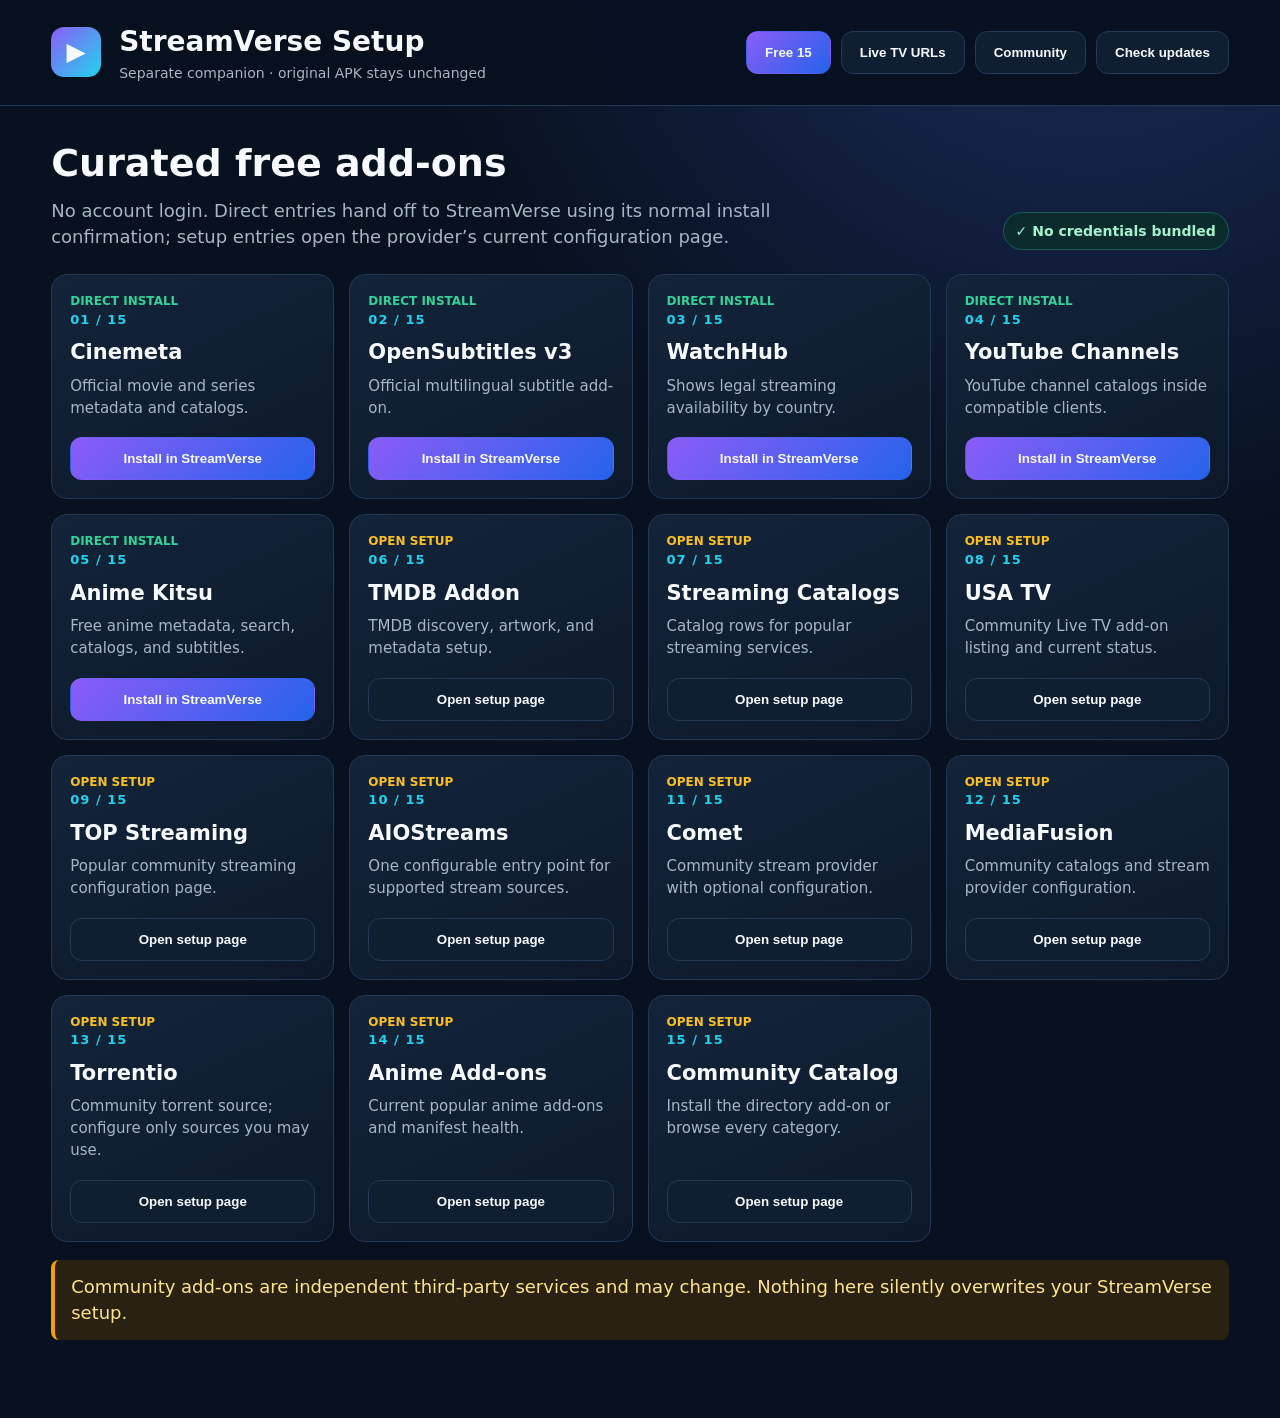
==== app/src/main/assets/index.html @ 11fd948e "Build StreamVerse Setup companion with independent updates" ====
<!doctype html>
<html lang="en">
<head>
  <meta charset="utf-8">
  <meta name="viewport" content="width=device-width,initial-scale=1,maximum-scale=1">
  <title>StreamVerse Setup</title>
  <style>
    :root{color-scheme:dark;--bg:#07111f;--panel:#101e31;--line:#243954;--cyan:#22d3ee;--purple:#8b5cf6;--text:#f7fbff;--muted:#a8b5c6;--ok:#34d399}
    *{box-sizing:border-box}body{margin:0;background:radial-gradient(circle at 85% -10%,#1f2e60 0,transparent 36%),var(--bg);color:var(--text);font:18px/1.45 system-ui,sans-serif;min-height:100vh}
    header{position:sticky;top:0;z-index:5;display:flex;align-items:center;gap:18px;padding:22px 4vw;background:#07111feF;border-bottom:1px solid var(--line)}
    .logo{width:50px;height:50px;border-radius:13px;background:linear-gradient(135deg,var(--purple),var(--cyan));display:grid;place-items:center;font-size:25px}.title{font-size:28px;font-weight:800}.sub{color:var(--muted);font-size:14px}
    nav{margin-left:auto;display:flex;gap:10px}.nav,.button{border:1px solid var(--line);background:var(--panel);color:var(--text);border-radius:12px;padding:13px 18px;font-weight:750;cursor:pointer}.nav.active,.button.primary{background:linear-gradient(135deg,var(--purple),#2563eb);border-color:transparent}
    button:focus,a:focus,input:focus{outline:4px solid var(--cyan);outline-offset:3px}.page{display:none;padding:30px 4vw 60px}.page.active{display:block}.hero{display:flex;justify-content:space-between;gap:25px;align-items:end;margin-bottom:24px}.hero h1{font-size:38px;margin:0 0 7px}.hero p{margin:0;color:var(--muted);max-width:780px}
    .badge{display:inline-flex;align-items:center;gap:8px;background:#0c2b2c;color:#a7f3d0;border:1px solid #145e59;padding:8px 12px;border-radius:999px;font-size:14px;font-weight:700}.grid{display:grid;grid-template-columns:repeat(auto-fit,minmax(280px,1fr));gap:15px}
    .card{background:linear-gradient(155deg,#13243a,#0d1929);border:1px solid var(--line);border-radius:16px;padding:18px;min-height:190px;display:flex;flex-direction:column}.card .num{color:var(--cyan);font-size:13px;font-weight:900;letter-spacing:.08em}.card h2{font-size:21px;margin:8px 0}.card p{color:var(--muted);font-size:15px;margin:0 0 18px}.card .button{margin-top:auto;width:100%}
    .direct{color:var(--ok);font-size:12px;font-weight:800}.setup{color:#fbbf24;font-size:12px;font-weight:800}.panel{max-width:900px;background:var(--panel);border:1px solid var(--line);border-radius:18px;padding:24px;margin-bottom:18px}.panel h2{margin-top:0}.field{margin:16px 0}.field label{display:block;font-weight:750;margin-bottom:7px}.field small{color:var(--muted)}input{width:100%;margin-top:7px;background:#07111f;border:1px solid #365171;color:#fff;border-radius:11px;padding:15px;font-size:17px}.row{display:flex;gap:12px;flex-wrap:wrap}.note{border-left:4px solid #f59e0b;background:#2b2112;padding:14px 16px;border-radius:8px;color:#fde68a;margin:18px 0}.foot{color:var(--muted);font-size:13px;margin-top:24px}
    @media(max-width:860px){header{align-items:flex-start;flex-wrap:wrap}.title{font-size:22px}nav{width:100%;margin:0;overflow:auto}.nav{white-space:nowrap}.hero{align-items:flex-start;flex-direction:column}.hero h1{font-size:30px}}
  </style>
</head>
<body>
<header>
  <div class="logo">▶</div><div><div class="title">StreamVerse Setup</div><div class="sub">Separate companion · original APK stays unchanged</div></div>
  <nav><button class="nav active" data-page="addons">Free 15</button><button class="nav" data-page="live">Live TV URLs</button><button class="nav" data-page="community">Community</button><button class="nav" onclick="checkUpdates(event)">Check updates</button></nav>
</header>

<main id="addons" class="page active">
  <section class="hero"><div><h1>Curated free add-ons</h1><p>No account login. Direct entries hand off to StreamVerse using its normal install confirmation; setup entries open the provider’s current configuration page.</p></div><span class="badge">✓ No credentials bundled</span></section>
  <div id="addonGrid" class="grid"></div>
  <div class="note">Community add-ons are independent third-party services and may change. Nothing here silently overwrites your StreamVerse setup.</div>
</main>

<main id="live" class="page">
  <section class="hero"><div><h1>Live TV URLs</h1><p>Add a Stremio-compatible Live TV manifest, and keep your permitted M3U/XMLTV URLs together on this device.</p></div></section>
  <section class="panel">
    <h2>Live TV add-on</h2>
    <div class="field"><label>Manifest URL <small>— must use HTTPS and end with manifest.json</small></label><input id="manifest" inputmode="url" placeholder="https://provider.example/manifest.json"></div>
    <div class="field"><label>M3U playlist URL <small>— stored locally; not uploaded</small></label><input id="m3u" inputmode="url" placeholder="https://provider.example/playlist.m3u"></div>
    <div class="field"><label>XMLTV guide URL <small>— stored locally; not uploaded</small></label><input id="xmltv" inputmode="url" placeholder="https://provider.example/guide.xml"></div>
    <div class="row"><button class="button primary" onclick="installLive()">Install manifest</button><button class="button" onclick="saveLive()">Save URLs</button><button class="button" onclick="openLiveDirectory()">Browse Live TV add-ons</button></div>
    <p class="foot">Use only playlists and channels you are authorized to access. Raw M3U/XMLTV URLs require a compatible Live TV add-on; they are not themselves Stremio manifests.</p>
  </section>
</main>

<main id="community" class="page">
  <section class="hero"><div><h1>Community directories</h1><p>Open the current Stremio or Nuvio community pages directly from the companion.</p></div></section>
  <div class="grid">
    <article class="card"><span class="direct">DIRECTORY</span><h2>Stremio Community Add-ons</h2><p>Browse the current catalog, categories, manifest status, and configuration pages.</p><button class="button primary" onclick="openWeb('https://stremio-addons.net/addons')">Open Stremio directory</button></article>
    <article class="card"><span class="direct">NUVIO</span><h2>Nuvio Add-ons</h2><p>Open Nuvio’s official site and add-on resources. Compatible manifests can be pasted in Live TV URLs.</p><button class="button primary" onclick="openWeb('https://nuvio.tv/')">Open Nuvio</button></article>
    <article class="card"><span class="setup">OPTIONAL</span><h2>18+ directory</h2><p>Kept outside the default 15 and never installed automatically.</p><button class="button" onclick="openWeb('https://stremio-addons.net/addons?categories=18%2B&sort=popular')">Open adult category</button></article>
  </div>
</main>

<script>
const addons=[
 {n:'Cinemeta',d:'Official movie and series metadata and catalogs.',kind:'direct',url:'https://v3-cinemeta.strem.io/manifest.json'},
 {n:'OpenSubtitles v3',d:'Official multilingual subtitle add-on.',kind:'direct',url:'https://opensubtitles-v3.strem.io/manifest.json'},
 {n:'WatchHub',d:'Shows legal streaming availability by country.',kind:'direct',url:'https://watchhub.strem.io/manifest.json'},
 {n:'YouTube Channels',d:'YouTube channel catalogs inside compatible clients.',kind:'direct',url:'https://v3-channels.strem.io/manifest.json'},
 {n:'Anime Kitsu',d:'Free anime metadata, search, catalogs, and subtitles.',kind:'direct',url:'https://anime-kitsu.strem.fun/manifest.json'},
 {n:'TMDB Addon',d:'TMDB discovery, artwork, and metadata setup.',kind:'setup',url:'https://stremio-addons.net/addons?search=The%20Movie%20Database'},
 {n:'Streaming Catalogs',d:'Catalog rows for popular streaming services.',kind:'setup',url:'https://stremio-addons.net/addons/streaming-catalogs'},
 {n:'USA TV',d:'Community Live TV add-on listing and current status.',kind:'setup',url:'https://stremio-addons.net/addons/usa-tv'},
 {n:'TOP Streaming',d:'Popular community streaming configuration page.',kind:'setup',url:'https://stremio-addons.net/addons/top-streaming'},
 {n:'AIOStreams',d:'One configurable entry point for supported stream sources.',kind:'setup',url:'https://stremio-addons.net/addons/aiostreams'},
 {n:'Comet',d:'Community stream provider with optional configuration.',kind:'setup',url:'https://stremio-addons.net/addons/comet'},
 {n:'MediaFusion',d:'Community catalogs and stream provider configuration.',kind:'setup',url:'https://stremio-addons.net/addons/mediafusion-elfhosted'},
 {n:'Torrentio',d:'Community torrent source; configure only sources you may use.',kind:'setup',url:'https://stremio-addons.net/addons/torrentio'},
 {n:'Anime Add-ons',d:'Current popular anime add-ons and manifest health.',kind:'setup',url:'https://stremio-addons.net/addons?categories=anime&sort=popular'},
 {n:'Community Catalog',d:'Install the directory add-on or browse every category.',kind:'setup',url:'https://stremio-addons.net/addons/stremio-addons.net'}
];
const grid=document.getElementById('addonGrid');
addons.forEach((a,i)=>{const el=document.createElement('article');el.className='card';el.innerHTML=`<span class="${a.kind==='direct'?'direct':'setup'}">${a.kind==='direct'?'DIRECT INSTALL':'OPEN SETUP'}</span><span class="num">${String(i+1).padStart(2,'0')} / 15</span><h2>${a.n}</h2><p>${a.d}</p><button class="button ${a.kind==='direct'?'primary':''}">${a.kind==='direct'?'Install in StreamVerse':'Open setup page'}</button>`;el.querySelector('button').onclick=()=>a.kind==='direct'?install(a.url):openWeb(a.url);grid.appendChild(el)});
document.querySelectorAll('.nav').forEach(b=>b.onclick=()=>{document.querySelectorAll('.nav,.page').forEach(x=>x.classList.remove('active'));b.classList.add('active');document.getElementById(b.dataset.page).classList.add('active');window.scrollTo(0,0)});
function hasBridge(){return typeof StreamVerseSetup!=='undefined'}
function install(url){if(hasBridge())StreamVerseSetup.installManifest(url);else location.href=url.replace('https://','stremio://')}
function openWeb(url){if(hasBridge())StreamVerseSetup.openExternal(url);else window.open(url,'_blank')}
function saveLive(){if(hasBridge())StreamVerseSetup.saveLiveTv(manifest.value,m3u.value,xmltv.value);else localStorage.setItem('live',JSON.stringify([manifest.value,m3u.value,xmltv.value]))}
function installLive(){saveLive();install(manifest.value)}
function openLiveDirectory(){openWeb('https://stremio-addons.net/addons?categories=live+tv&sort=popular')}
function checkUpdates(event){event.stopPropagation();if(hasBridge())StreamVerseSetup.checkForUpdates()}
try{const saved=hasBridge()?StreamVerseSetup.loadLiveTv().split('\n'):JSON.parse(localStorage.getItem('live')||'["","",""]');[manifest.value,m3u.value,xmltv.value]=saved}catch(e){}
</script>
</body>
</html>
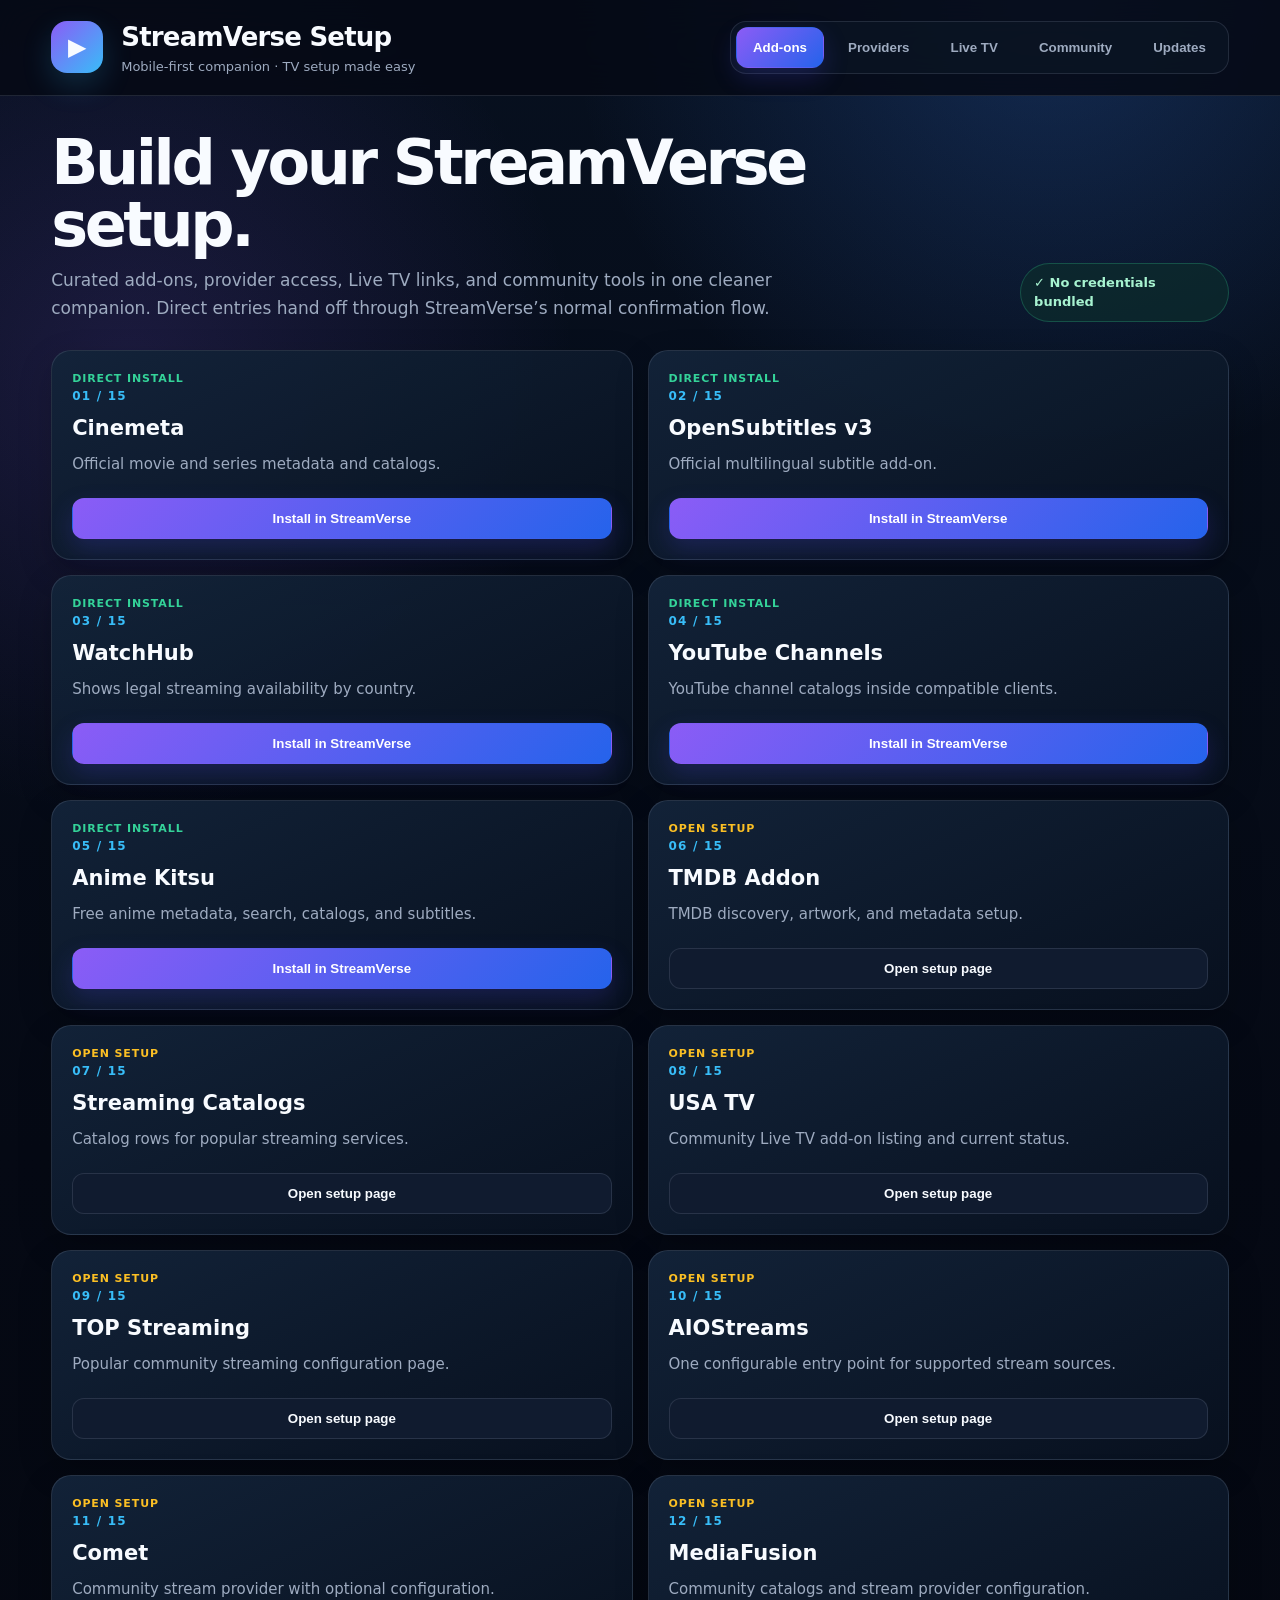
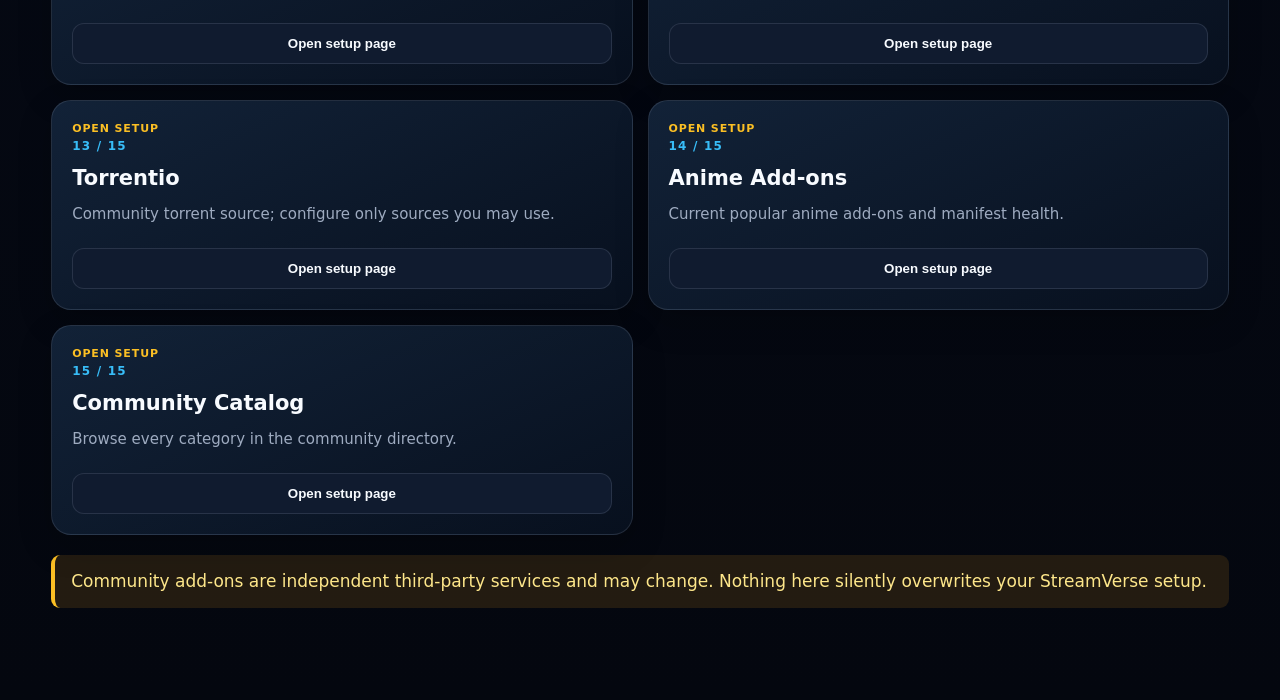
==== commit 19e9defe: "Refresh Android setup companion design and add provider setup" ====
--- a/app/src/main/assets/index.html
+++ b/app/src/main/assets/index.html
@@ -2,51 +2,63 @@
 <html lang="en">
 <head>
   <meta charset="utf-8">
-  <meta name="viewport" content="width=device-width,initial-scale=1,maximum-scale=1">
+  <meta name="viewport" content="width=device-width,initial-scale=1,maximum-scale=1,viewport-fit=cover">
   <title>StreamVerse Setup</title>
   <style>
-    :root{color-scheme:dark;--bg:#07111f;--panel:#101e31;--line:#243954;--cyan:#22d3ee;--purple:#8b5cf6;--text:#f7fbff;--muted:#a8b5c6;--ok:#34d399}
-    *{box-sizing:border-box}body{margin:0;background:radial-gradient(circle at 85% -10%,#1f2e60 0,transparent 36%),var(--bg);color:var(--text);font:18px/1.45 system-ui,sans-serif;min-height:100vh}
-    header{position:sticky;top:0;z-index:5;display:flex;align-items:center;gap:18px;padding:22px 4vw;background:#07111feF;border-bottom:1px solid var(--line)}
-    .logo{width:50px;height:50px;border-radius:13px;background:linear-gradient(135deg,var(--purple),var(--cyan));display:grid;place-items:center;font-size:25px}.title{font-size:28px;font-weight:800}.sub{color:var(--muted);font-size:14px}
-    nav{margin-left:auto;display:flex;gap:10px}.nav,.button{border:1px solid var(--line);background:var(--panel);color:var(--text);border-radius:12px;padding:13px 18px;font-weight:750;cursor:pointer}.nav.active,.button.primary{background:linear-gradient(135deg,var(--purple),#2563eb);border-color:transparent}
-    button:focus,a:focus,input:focus{outline:4px solid var(--cyan);outline-offset:3px}.page{display:none;padding:30px 4vw 60px}.page.active{display:block}.hero{display:flex;justify-content:space-between;gap:25px;align-items:end;margin-bottom:24px}.hero h1{font-size:38px;margin:0 0 7px}.hero p{margin:0;color:var(--muted);max-width:780px}
-    .badge{display:inline-flex;align-items:center;gap:8px;background:#0c2b2c;color:#a7f3d0;border:1px solid #145e59;padding:8px 12px;border-radius:999px;font-size:14px;font-weight:700}.grid{display:grid;grid-template-columns:repeat(auto-fit,minmax(280px,1fr));gap:15px}
-    .card{background:linear-gradient(155deg,#13243a,#0d1929);border:1px solid var(--line);border-radius:16px;padding:18px;min-height:190px;display:flex;flex-direction:column}.card .num{color:var(--cyan);font-size:13px;font-weight:900;letter-spacing:.08em}.card h2{font-size:21px;margin:8px 0}.card p{color:var(--muted);font-size:15px;margin:0 0 18px}.card .button{margin-top:auto;width:100%}
-    .direct{color:var(--ok);font-size:12px;font-weight:800}.setup{color:#fbbf24;font-size:12px;font-weight:800}.panel{max-width:900px;background:var(--panel);border:1px solid var(--line);border-radius:18px;padding:24px;margin-bottom:18px}.panel h2{margin-top:0}.field{margin:16px 0}.field label{display:block;font-weight:750;margin-bottom:7px}.field small{color:var(--muted)}input{width:100%;margin-top:7px;background:#07111f;border:1px solid #365171;color:#fff;border-radius:11px;padding:15px;font-size:17px}.row{display:flex;gap:12px;flex-wrap:wrap}.note{border-left:4px solid #f59e0b;background:#2b2112;padding:14px 16px;border-radius:8px;color:#fde68a;margin:18px 0}.foot{color:var(--muted);font-size:13px;margin-top:24px}
-    @media(max-width:860px){header{align-items:flex-start;flex-wrap:wrap}.title{font-size:22px}nav{width:100%;margin:0;overflow:auto}.nav{white-space:nowrap}.hero{align-items:flex-start;flex-direction:column}.hero h1{font-size:30px}}
+    :root{color-scheme:dark;--bg:#050914;--panel:#101b2f;--panel2:#162742;--line:rgba(148,163,184,.18);--cyan:#38bdf8;--violet:#8b5cf6;--blue:#2563eb;--text:#f8fbff;--muted:#9eabc0;--ok:#34d399;--warn:#fbbf24;--shadow:0 24px 70px rgba(0,0,0,.34)}
+    *{box-sizing:border-box}html{scroll-behavior:smooth}body{margin:0;min-height:100vh;color:var(--text);font:17px/1.5 system-ui,-apple-system,BlinkMacSystemFont,"Segoe UI",sans-serif;background:radial-gradient(circle at 82% 0%,rgba(59,130,246,.24),transparent 30rem),radial-gradient(circle at 10% 16%,rgba(139,92,246,.16),transparent 28rem),linear-gradient(180deg,#07101f 0%,var(--bg) 50%,#04070f 100%)}
+    header{position:sticky;top:0;z-index:10;display:flex;align-items:center;gap:18px;padding:18px 4vw;background:rgba(5,9,20,.82);border-bottom:1px solid var(--line);backdrop-filter:blur(20px)}
+    .logo{width:52px;height:52px;border-radius:16px;background:linear-gradient(135deg,var(--violet),var(--cyan));display:grid;place-items:center;font-size:24px;box-shadow:0 12px 30px rgba(56,189,248,.18)}.title{font-size:26px;font-weight:900;letter-spacing:-.03em}.sub{color:var(--muted);font-size:13px}
+    nav{margin-left:auto;display:flex;gap:7px;padding:5px;border:1px solid var(--line);border-radius:16px;background:rgba(12,22,38,.7)}.nav,.button{border:1px solid transparent;background:transparent;color:var(--muted);border-radius:12px;padding:12px 16px;font-weight:800;cursor:pointer}.nav.active,.button.primary{color:#fff;background:linear-gradient(135deg,var(--violet),var(--blue));box-shadow:0 10px 24px rgba(79,70,229,.22)}.button.secondary{background:var(--panel);border-color:var(--line);color:var(--text)}
+    button:focus,a:focus,input:focus{outline:3px solid var(--cyan);outline-offset:3px}.page{display:none;padding:36px 4vw 72px;max-width:1400px;margin:auto}.page.active{display:block}.hero{display:flex;justify-content:space-between;gap:24px;align-items:end;margin-bottom:28px}.hero h1{font-size:clamp(34px,5vw,62px);line-height:1;letter-spacing:-.055em;margin:0 0 10px}.hero p{margin:0;color:var(--muted);max-width:760px;line-height:1.65}
+    .badge{display:inline-flex;align-items:center;gap:8px;background:rgba(12,43,44,.75);color:#a7f3d0;border:1px solid rgba(52,211,153,.25);padding:9px 13px;border-radius:999px;font-size:13px;font-weight:800}.grid{display:grid;grid-template-columns:repeat(2,minmax(0,1fr));gap:15px}
+    .card{background:linear-gradient(155deg,rgba(19,36,58,.94),rgba(8,17,31,.94));border:1px solid var(--line);border-radius:20px;padding:20px;min-height:210px;display:flex;flex-direction:column;box-shadow:0 12px 34px rgba(0,0,0,.2)}.card .num{color:var(--cyan);font-size:12px;font-weight:900;letter-spacing:.1em}.card h2{font-size:21px;margin:8px 0}.card p{color:var(--muted);font-size:15px;margin:0 0 18px}.card .button{margin-top:auto;width:100%}.direct{color:var(--ok);font-size:11px;font-weight:900;letter-spacing:.08em}.setup{color:var(--warn);font-size:11px;font-weight:900;letter-spacing:.08em}
+    .provider-grid{display:grid;grid-template-columns:repeat(3,minmax(0,1fr));gap:16px}.provider{background:linear-gradient(155deg,rgba(19,36,58,.96),rgba(8,17,31,.96));border:1px solid var(--line);border-radius:22px;padding:22px;box-shadow:var(--shadow)}.provider-icon{width:58px;height:58px;border-radius:17px;display:grid;place-items:center;font-weight:950;background:linear-gradient(135deg,var(--violet),var(--blue));margin-bottom:18px}.provider h2{margin:0 0 8px}.provider p{color:var(--muted);min-height:72px}.provider .button{width:100%;margin-top:8px}
+    .panel{max-width:920px;background:linear-gradient(150deg,rgba(17,31,52,.94),rgba(8,17,31,.94));border:1px solid var(--line);border-radius:22px;padding:24px;margin-bottom:18px;box-shadow:var(--shadow)}.panel h2{margin-top:0}.field{margin:16px 0}.field label{display:block;font-weight:800;margin-bottom:7px}.field small{color:var(--muted)}input{width:100%;margin-top:7px;background:rgba(4,10,20,.75);border:1px solid rgba(96,125,163,.42);color:#fff;border-radius:13px;padding:15px;font-size:17px}.row{display:flex;gap:10px;flex-wrap:wrap}.note{border-left:4px solid var(--warn);background:rgba(43,33,18,.8);padding:14px 16px;border-radius:9px;color:#fde68a;margin:20px 0}.privacy{border:1px solid rgba(52,211,153,.22);background:rgba(12,43,44,.62);padding:18px;border-radius:18px;color:#b8d7d2;margin-top:18px}.foot{color:var(--muted);font-size:13px;margin-top:24px}
+    @media(max-width:1000px){.provider-grid{grid-template-columns:1fr}.grid{grid-template-columns:1fr}}
+    @media(max-width:860px){header{align-items:flex-start;flex-wrap:wrap}.title{font-size:22px}nav{width:100%;margin:0;overflow:auto}.nav{white-space:nowrap}.hero{align-items:flex-start;flex-direction:column}.hero h1{font-size:40px}}
   </style>
 </head>
 <body>
 <header>
-  <div class="logo">▶</div><div><div class="title">StreamVerse Setup</div><div class="sub">Separate companion · original APK stays unchanged</div></div>
-  <nav><button class="nav active" data-page="addons">Free 15</button><button class="nav" data-page="live">Live TV URLs</button><button class="nav" data-page="community">Community</button><button class="nav" onclick="checkUpdates(event)">Check updates</button></nav>
+  <div class="logo">▶</div><div><div class="title">StreamVerse Setup</div><div class="sub">Mobile-first companion · TV setup made easy</div></div>
+  <nav><button class="nav active" data-page="addons">Add-ons</button><button class="nav" data-page="providers">Providers</button><button class="nav" data-page="live">Live TV</button><button class="nav" data-page="community">Community</button><button class="nav" onclick="checkUpdates(event)">Updates</button></nav>
 </header>
 
 <main id="addons" class="page active">
-  <section class="hero"><div><h1>Curated free add-ons</h1><p>No account login. Direct entries hand off to StreamVerse using its normal install confirmation; setup entries open the provider’s current configuration page.</p></div><span class="badge">✓ No credentials bundled</span></section>
+  <section class="hero"><div><h1>Build your StreamVerse setup.</h1><p>Curated add-ons, provider access, Live TV links, and community tools in one cleaner companion. Direct entries hand off through StreamVerse’s normal confirmation flow.</p></div><span class="badge">✓ No credentials bundled</span></section>
   <div id="addonGrid" class="grid"></div>
   <div class="note">Community add-ons are independent third-party services and may change. Nothing here silently overwrites your StreamVerse setup.</div>
 </main>
 
+<main id="providers" class="page">
+  <section class="hero"><div><h1>Connect your debrid provider.</h1><p>Open your provider on mobile, sign in, then finish authorization inside StreamVerse. Raw provider tokens are never bundled into this companion.</p></div></section>
+  <div class="provider-grid">
+    <article class="provider"><div class="provider-icon">RD</div><h2>Real-Debrid</h2><p>Use the device page when StreamVerse displays an authorization code.</p><button class="button primary" onclick="openWeb('https://real-debrid.com/device')">Open device page</button></article>
+    <article class="provider"><div class="provider-icon">PM</div><h2>Premiumize</h2><p>Open your Premiumize account and complete the access setup for StreamVerse.</p><button class="button primary" onclick="openWeb('https://www.premiumize.me/account')">Open Premiumize</button></article>
+    <article class="provider"><div class="provider-icon">TB</div><h2>TorBox</h2><p>Sign in to TorBox and complete the authorization flow shown by StreamVerse.</p><button class="button primary" onclick="openWeb('https://torbox.app/')">Open TorBox</button></article>
+  </div>
+  <div class="privacy">Provider credentials stay between you, the provider, and StreamVerse. This companion does not publish or store raw debrid tokens.</div>
+</main>
+
 <main id="live" class="page">
-  <section class="hero"><div><h1>Live TV URLs</h1><p>Add a Stremio-compatible Live TV manifest, and keep your permitted M3U/XMLTV URLs together on this device.</p></div></section>
+  <section class="hero"><div><h1>Live TV setup.</h1><p>Add a Stremio-compatible Live TV manifest and keep your permitted M3U/XMLTV URLs together on this device.</p></div></section>
   <section class="panel">
-    <h2>Live TV add-on</h2>
-    <div class="field"><label>Manifest URL <small>— must use HTTPS and end with manifest.json</small></label><input id="manifest" inputmode="url" placeholder="https://provider.example/manifest.json"></div>
-    <div class="field"><label>M3U playlist URL <small>— stored locally; not uploaded</small></label><input id="m3u" inputmode="url" placeholder="https://provider.example/playlist.m3u"></div>
-    <div class="field"><label>XMLTV guide URL <small>— stored locally; not uploaded</small></label><input id="xmltv" inputmode="url" placeholder="https://provider.example/guide.xml"></div>
-    <div class="row"><button class="button primary" onclick="installLive()">Install manifest</button><button class="button" onclick="saveLive()">Save URLs</button><button class="button" onclick="openLiveDirectory()">Browse Live TV add-ons</button></div>
-    <p class="foot">Use only playlists and channels you are authorized to access. Raw M3U/XMLTV URLs require a compatible Live TV add-on; they are not themselves Stremio manifests.</p>
+    <h2>Live TV source</h2>
+    <div class="field"><label>Manifest URL <small>— HTTPS and manifest.json</small></label><input id="manifest" inputmode="url" placeholder="https://provider.example/manifest.json"></div>
+    <div class="field"><label>M3U playlist URL <small>— stored locally</small></label><input id="m3u" inputmode="url" placeholder="https://provider.example/playlist.m3u"></div>
+    <div class="field"><label>XMLTV guide URL <small>— stored locally</small></label><input id="xmltv" inputmode="url" placeholder="https://provider.example/guide.xml"></div>
+    <div class="row"><button class="button primary" onclick="installLive()">Install manifest</button><button class="button secondary" onclick="saveLive()">Save URLs</button><button class="button secondary" onclick="openLiveDirectory()">Browse Live TV</button></div>
+    <p class="foot">Use only playlists and channels you are authorized to access. Raw M3U/XMLTV URLs require a compatible Live TV add-on.</p>
   </section>
 </main>
 
 <main id="community" class="page">
-  <section class="hero"><div><h1>Community directories</h1><p>Open the current Stremio or Nuvio community pages directly from the companion.</p></div></section>
+  <section class="hero"><div><h1>Community resources.</h1><p>Open the current Stremio and Nuvio directories directly from the companion.</p></div></section>
   <div class="grid">
     <article class="card"><span class="direct">DIRECTORY</span><h2>Stremio Community Add-ons</h2><p>Browse the current catalog, categories, manifest status, and configuration pages.</p><button class="button primary" onclick="openWeb('https://stremio-addons.net/addons')">Open Stremio directory</button></article>
-    <article class="card"><span class="direct">NUVIO</span><h2>Nuvio Add-ons</h2><p>Open Nuvio’s official site and add-on resources. Compatible manifests can be pasted in Live TV URLs.</p><button class="button primary" onclick="openWeb('https://nuvio.tv/')">Open Nuvio</button></article>
-    <article class="card"><span class="setup">OPTIONAL</span><h2>18+ directory</h2><p>Kept outside the default 15 and never installed automatically.</p><button class="button" onclick="openWeb('https://stremio-addons.net/addons?categories=18%2B&sort=popular')">Open adult category</button></article>
+    <article class="card"><span class="direct">NUVIO</span><h2>Nuvio Add-ons</h2><p>Open Nuvio’s official site and compatible add-on resources.</p><button class="button primary" onclick="openWeb('https://nuvio.tv/')">Open Nuvio</button></article>
+    <article class="card"><span class="setup">OPTIONAL</span><h2>18+ directory</h2><p>Kept outside the default curated list and never installed automatically.</p><button class="button secondary" onclick="openWeb('https://stremio-addons.net/addons?categories=18%2B&sort=popular')">Open category</button></article>
   </div>
 </main>
 
@@ -66,11 +78,11 @@
  {n:'MediaFusion',d:'Community catalogs and stream provider configuration.',kind:'setup',url:'https://stremio-addons.net/addons/mediafusion-elfhosted'},
  {n:'Torrentio',d:'Community torrent source; configure only sources you may use.',kind:'setup',url:'https://stremio-addons.net/addons/torrentio'},
  {n:'Anime Add-ons',d:'Current popular anime add-ons and manifest health.',kind:'setup',url:'https://stremio-addons.net/addons?categories=anime&sort=popular'},
- {n:'Community Catalog',d:'Install the directory add-on or browse every category.',kind:'setup',url:'https://stremio-addons.net/addons/stremio-addons.net'}
+ {n:'Community Catalog',d:'Browse every category in the community directory.',kind:'setup',url:'https://stremio-addons.net/addons/stremio-addons.net'}
 ];
 const grid=document.getElementById('addonGrid');
-addons.forEach((a,i)=>{const el=document.createElement('article');el.className='card';el.innerHTML=`<span class="${a.kind==='direct'?'direct':'setup'}">${a.kind==='direct'?'DIRECT INSTALL':'OPEN SETUP'}</span><span class="num">${String(i+1).padStart(2,'0')} / 15</span><h2>${a.n}</h2><p>${a.d}</p><button class="button ${a.kind==='direct'?'primary':''}">${a.kind==='direct'?'Install in StreamVerse':'Open setup page'}</button>`;el.querySelector('button').onclick=()=>a.kind==='direct'?install(a.url):openWeb(a.url);grid.appendChild(el)});
-document.querySelectorAll('.nav').forEach(b=>b.onclick=()=>{document.querySelectorAll('.nav,.page').forEach(x=>x.classList.remove('active'));b.classList.add('active');document.getElementById(b.dataset.page).classList.add('active');window.scrollTo(0,0)});
+addons.forEach((a,i)=>{const el=document.createElement('article');el.className='card';el.innerHTML=`<span class="${a.kind==='direct'?'direct':'setup'}">${a.kind==='direct'?'DIRECT INSTALL':'OPEN SETUP'}</span><span class="num">${String(i+1).padStart(2,'0')} / 15</span><h2>${a.n}</h2><p>${a.d}</p><button class="button ${a.kind==='direct'?'primary':'secondary'}">${a.kind==='direct'?'Install in StreamVerse':'Open setup page'}</button>`;el.querySelector('button').onclick=()=>a.kind==='direct'?install(a.url):openWeb(a.url);grid.appendChild(el)});
+document.querySelectorAll('.nav[data-page]').forEach(b=>b.onclick=()=>{document.querySelectorAll('.nav,.page').forEach(x=>x.classList.remove('active'));b.classList.add('active');document.getElementById(b.dataset.page).classList.add('active');window.scrollTo(0,0)});
 function hasBridge(){return typeof StreamVerseSetup!=='undefined'}
 function install(url){if(hasBridge())StreamVerseSetup.installManifest(url);else location.href=url.replace('https://','stremio://')}
 function openWeb(url){if(hasBridge())StreamVerseSetup.openExternal(url);else window.open(url,'_blank')}
